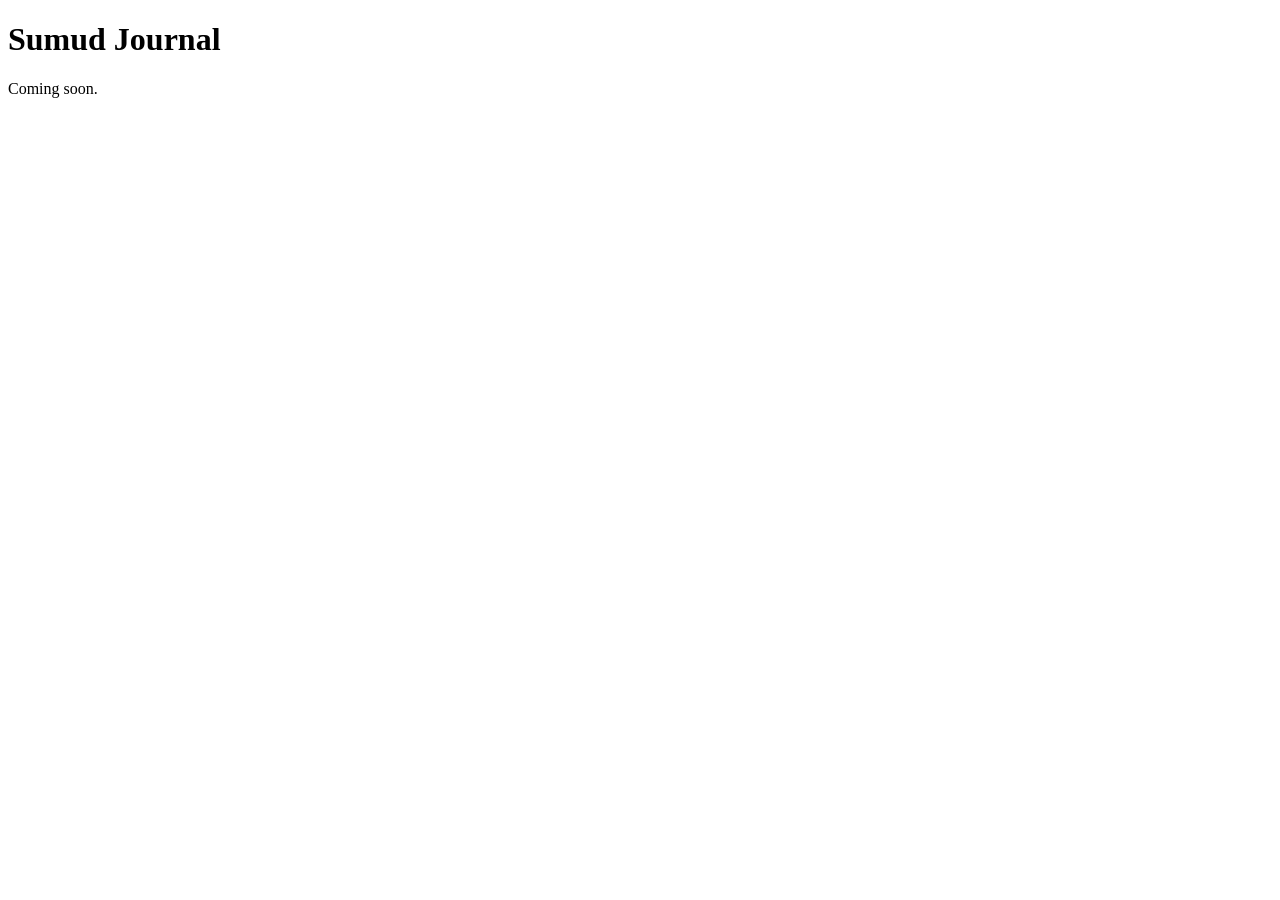
==== index.html @ 5245079a "Added temporary index.html, README and gitignore" ====
<!DOCTYPE html>
<html lang="de">
  <head>
    <meta charset="utf-8"/>
    <meta name="viewport" content="width=device-width, initial-scale=1.0" />
    <title>Sumud Journal</title>
  </head>
  <body>
    <h1>Sumud Journal</h1>
    <p>Coming soon.</p>
  </body>
</html>
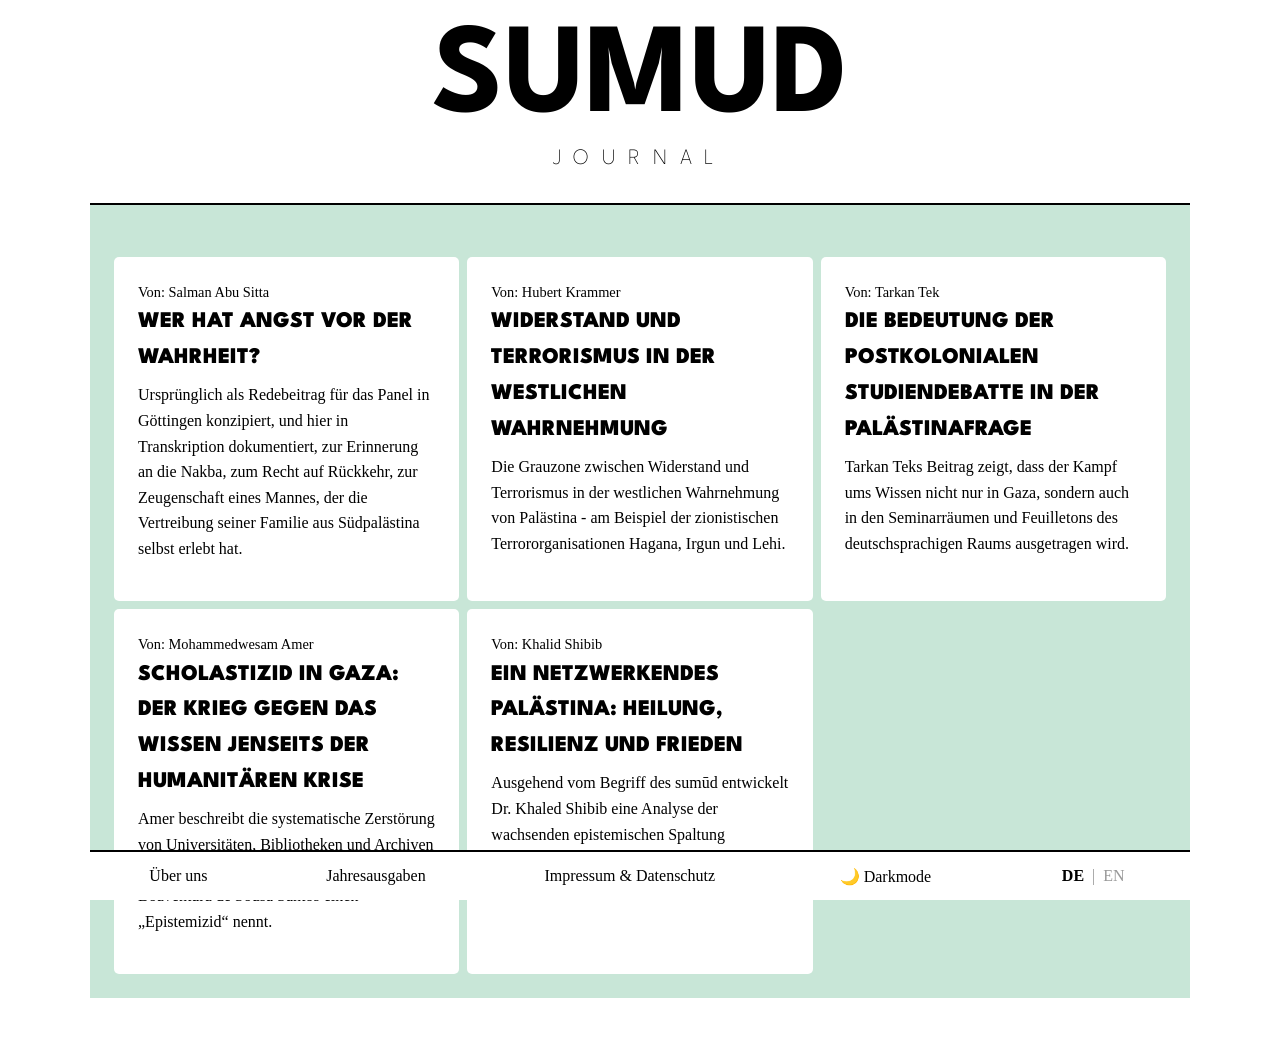
==== commit a3f95d6d: "Replace placeholder index and add website files, data and logic etc." ====
--- a/index.html
+++ b/index.html
@@ -1,12 +1,60 @@
 <!DOCTYPE html>
 <html lang="de">
-  <head>
-    <meta charset="utf-8"/>
-    <meta name="viewport" content="width=device-width, initial-scale=1.0" />
-    <title>Sumud Journal</title>
-  </head>
-  <body>
-    <h1>Sumud Journal</h1>
-    <p>Coming soon.</p>
-  </body>
+<head>
+  <meta charset="UTF-8">
+  <meta name="viewport" content="width=device-width, initial-scale=1.0">
+  <title>Sumud Journal</title>
+  <link rel="stylesheet" href="style.css">
+  <script>
+    // Darkmode sofort laden, bevor die Seite rendert
+    if (localStorage.getItem('darkmode') === 'enabled') {
+      document.documentElement.classList.add('darkmode');
+    }
+  </script>
+</head>
+<body>
+  <header>
+    <a href="index.html">
+    <h1>SUMUD</h1>
+    <p class="magazinesubtitle translate-text">
+      <span class="lang-de">Journal</span>
+      <span class="lang-en">Journal</span>
+    </p>
+    </a>
+  </header>
+
+  <main class="grid-container">
+    <!-- Artikel werden hier per JavaScript eingefügt -->
+  </main>
+
+<footer>
+  <nav>
+
+    <a href="uber-uns.html" class="translate-text">
+      <span class="lang-de">Über uns</span>
+      <span class="lang-en">About us</span>
+    </a>
+
+    <a href="jahresausgaben.html" class="translate-text">
+      <span class="lang-de">Jahresausgaben</span>
+      <span class="lang-en">Annual Editions</span>
+    </a>
+
+    <a href="impressum.html" class="translate-text">
+      <span class="lang-de">Impressum & Datenschutz</span>
+      <span class="lang-en">Legal Notice & Privacy Notice</span>
+    </a>
+
+    <button id="darkmode-toggle">🌙 Darkmode</button>
+    <button id="lang-toggle">
+      <span class="lang-text-de">DE</span>
+      <span class="lang-separator">|</span>
+      <span class="lang-text-en">EN</span>
+    </button>
+
+  </nav>
+</footer>
+
+  <script src="script.js"></script>
+</body>
 </html>
--- a/style.css
+++ b/style.css
@@ -0,0 +1,505 @@
+@import url('https://fonts.googleapis.com/css2?family=League+Spartan:wght@100..900&display=swap');
+
+/* Grundlayout */
+:root {
+  --positive-color: #000000;
+  --negative-space-color: white;
+  --third-color: rgb(200, 230, 215);
+  --sansserif: "League Spartan";
+}
+
+/* Standardmässig (oder wenn lang="de" aktiv ist) */
+html:not([lang="en"]) .lang-en {
+    display: none;
+}
+
+/* Wenn lang="en" im HTML-Tag aktiv ist */
+html[lang="en"] .lang-de {
+    display: none;
+}
+html[lang="en"] .lang-en {
+    display: inline; 
+}
+
+body {
+  font-family: 'Georgia', 'Times New Roman', Times, serif;
+  line-height: 1.6;
+  margin: 0 auto;
+  max-width: 1100px;
+  padding: 0;
+  color: var(--positive-color);
+  transition: background 0.5s, color 0.5s;
+  overflow-x: hidden;
+  box-sizing: border-box;
+}
+
+main {
+  margin-bottom: 40px;
+  padding-bottom: 20px;
+}
+
+h1, h2, h3 {
+  font-family: var(--sansserif);
+}
+
+.darkmode {
+  --positive-color: #f0f0f0;
+  --negative-space-color: #000000;
+}
+
+
+.darkmode {
+  background-color: black;
+}
+
+/* Header */
+header, .darkmode html header {
+  padding: 1vw;
+  text-align: center;
+  border-bottom: 2px solid var(--positive-color);
+  color: var(--positive-color);
+  background-color: var(--negative-space-color);
+  justify-content: center;
+}
+
+header a {
+  text-decoration: none;
+  color: inherit;
+}
+
+header.scrolled {
+  position: fixed;
+  top: 0;
+  left: 0;
+  right: 0;
+  z-index: 1000;
+  padding-bottom: 0px;
+}
+
+header h1 {
+  margin: 0;
+  padding-top: 1rem;
+  line-height: 0.8;
+  font-size: 10vw;
+  font-family: var(--sansserif);
+}
+
+header.scrolled h1 {
+  font-size: 2.5em;
+}
+
+.magazinesubtitle {
+  margin: 0 0 0.5rem;
+  font-size: 2.5vw;
+  font-family: var(--sansserif);
+  font-weight: 100;
+  font-variant-caps: all-small-caps;
+  letter-spacing: 1vw;
+}
+
+header.scrolled .magazinesubtitle {
+  /*display: none;*/
+  letter-spacing: 10px;
+  font-size: 15px;
+  padding-bottom: 0;
+}
+
+body.header-scrolled {
+  padding-top: 50px;
+}
+
+/* Grid-Container */
+.grid-container {
+  display: grid;
+  grid-template-columns: repeat(auto-fill, minmax(300px, 1fr));
+  gap: none;
+  padding: 20px;
+  padding-top: 3rem;
+  background-color: var(--third-color);
+}
+
+.darkmode .grid-container {
+  background: rgb(0,30,5);
+}
+
+/* Artikel-Karten */
+.article-card {
+  margin: 4px;
+  padding: 1rem 1rem 1rem 1rem;
+  overflow: hidden;
+  background-color: var(--negative-space-color);
+  border-radius: 5px;
+  text-align: left;
+}
+
+.darkmode .article-card {
+  background-color: rgb(30, 30, 30);
+}
+
+.article-card:hover {
+  background-color: rgb(0,50,20);
+    color: var(--third-color);
+} 
+
+.article-card a {
+  text-decoration: none;
+  color: inherit;
+}
+
+.article-card img {
+  width: 100%;
+  height: 200px;
+  object-fit: cover;
+  border-radius: 10px;
+}
+
+.article-card-content {
+  padding: 0.5rem;
+}
+
+.article-card h2 {
+  margin-top: -1rem;
+  margin-bottom: -0.6rem;
+  font-size: 1.4rem;
+  font-family: var(--sansserif);
+  font-weight: 900;
+  letter-spacing: 10%;
+  text-transform: uppercase;
+}
+
+.article-card .author {
+  font-size: 0.9rem;
+  margin-bottom: 1rem;
+  margin-top: 0;
+}
+
+.darkmode .article-card .author {
+  color: var(--positive-color);
+}
+
+/* Artikel Seite */
+
+#article-content {
+  display: block;
+  padding-left: 2%;
+  padding-right: 2%;
+  padding-bottom: 2%;
+  margin: auto;
+  margin-top: 6rem;
+  width: 100%;
+  max-width: 700px;
+  box-sizing: border-box;
+}
+
+
+#article-content h1 {
+  font-family: var(--sansserif);
+  font-size: calc(0.75rem + 3vw);
+  margin-top: 0;
+  margin-bottom: 2%;
+  text-align: center;
+  line-height: 1.15;
+  border-bottom: 20px double var(--third-color);
+}
+
+#article-content p.lead {
+  font-size: 1.5rem;
+  font-family: var(--sansserif);
+  font-weight: 300;
+  font-style: italic;
+  text-align: center;
+  padding-bottom: 0;
+  margin-bottom: -1rem;
+  letter-spacing: 3%;
+  /*border-bottom: solid 4px var(--third-color);*/
+}
+
+#article-content p {
+  font-size: 1.2rem;
+  margin-bottom: 0.2rem;
+  margin-top: 0;
+}
+
+#article-content p.author {
+  font-size: calc(0.75rem + 1vw);
+  font-family: var(--sansserif);
+  font-weight: 300;
+  font-variant-caps: small-caps;
+  letter-spacing: 50%;
+  text-align: center;
+  padding: 0;
+  padding-top: 1rem;
+  margin-top: 0;
+  margin-bottom: 0;
+  border-top: 20px double var(--third-color);
+}
+
+#article-content img {
+  width: 100%;
+  margin: 1.2rem 0;
+  border-radius: 10px;
+  border: none;
+}
+
+.initial {
+  font-size: 5rem;
+  line-height: 1;
+  float: left;
+  margin-right: 1rem;
+  margin-top: -0.5rem;
+  margin-bottom: -0.9rem;
+  }
+.subtitle {
+  font-weight: bold;
+  font-family: var(--sansserif);
+  text-transform: uppercase;
+  font-weight: 700;
+  letter-spacing: 25%;
+  font-size: 1.2em;
+  text-align: center;
+  margin-top: 1.5em;
+  margin-bottom: 0.5em;
+  border-top: solid 4px var(--third-color);
+  padding-top: 0.5em;
+ }
+ .subsubtitle {
+  font-weight: bold;
+  font-family: var(--serif);
+  font-size: 1.2rem;
+  text-align: center;
+ }
+ h4 {
+  text-align: center;
+  font-size: 1.2rem;
+  font-style: italic;
+ }
+.indented-paragraph {
+  text-indent: 1.3em;
+  margin-top: 0.5em;
+  margin-bottom: 0.5em;
+}
+.centered {
+  font-size: 0,9em;
+  text-align: center;
+  margin: 1.2em 0px;
+}
+.dashlist {
+  font-size: 1.2rem;
+  list-style-type: '–    ';
+}
+ol {
+  font-size: 1.2rem;
+}
+
+/*Autorenbeschreibung*/
+.author-description-box {
+  background-color: color-mix(in srgb, var(--third-color), var(--negative-space-color) 85%);
+  border-left: 0.5rem solid var(--third-color);
+  padding: 15px 20px;
+  margin: 25px 0;
+  font-size: 0.95rem;
+  line-height: 1.5;
+  color: var(--positive-color);
+  border-radius: 0 4px 4px 0;
+}
+.author-description-box strong {
+  display: block;
+  margin-bottom: 5px;
+  color: var(--positive-color);
+  font-size: 1rem;
+}
+
+.author-description-box p {
+  margin: 0;
+  font-style: italic;
+}
+
+/* --- LITERATURVERZEICHNIS --- */
+.bib-entry {
+  display: block !important;
+  font-size: 1rem !important;
+  line-height: 1.5 !important;
+  padding-left: 30px !important;
+  text-indent: -30px !important; /* Hängender Einzug */
+  margin-top: 0px !important;
+  margin-bottom: 0px !important;
+  text-align: left !important;
+}
+
+.bibliography a {
+  color: var(--positive-color);
+}
+
+/* --- ENDNOTEN --- */
+.endnote-entry {
+  display: block !important;
+  font-size: 0.8em !important;
+  line-height: 1.4 !important;
+  padding-left: 0px !important;
+  text-indent: 0 !important; /* KEIN Einzug */
+  margin-top: 0px !important;
+  margin-bottom: 0.5em !important;
+  color: #555555 !important;
+  text-align: left !important;
+}
+.fussnote {
+  list-style-type: none;
+  font-size: 0.9em;
+}
+.fussnote a {
+  color: var(--positive-color);
+}
+.backlink {
+  scroll-margin-top: 100px;
+  color: var(--positive-color);
+  text-decoration: none;
+}
+
+.endnotes ul {
+  margin: 0 4rem 0 4rem;
+}
+
+/* Footer */
+footer, .darkmode html footer {
+  position: fixed;
+  bottom: 0;
+  width: 100%;
+  max-width: 1100px;
+  margin: auto;
+  padding: 0.7rem 0 0.7rem 0;
+  text-align: center;
+  border-top: 2px solid var(--positive-color);
+  background-color: var(--negative-space-color);
+}
+
+footer nav {
+    display: flex;
+    justify-content: space-around; 
+    align-items: center;     
+    gap: auto;               
+    flex-wrap: wrap;      
+}
+
+footer nav a, 
+footer nav button {
+    margin: 0;               
+}
+
+footer nav a {
+  text-decoration: none;
+  color: inherit;
+}
+
+#darkmode-toggle {
+  position: relative;
+  font-family: inherit;
+  font-size: inherit;
+  color: inherit;
+}
+
+#lang-toggle {
+  position: relative;
+  font-family: inherit;
+  font-size: inherit;
+  color: inherit;
+}
+
+/* Grundstil für den Text und den Trennstrich im Button */
+#lang-toggle span {
+    transition: opacity 0.2s ease, font-weight 0.2s ease;
+    display: inline-block;
+}
+
+.lang-separator {
+    margin: 0 4px;
+    opacity: 0.4;
+}
+
+/* --- WENN LANG = DEUTSCH --- */
+html:not([lang="en"]) .lang-text-de {
+    opacity: 1;
+    font-weight: bold;
+}
+html:not([lang="en"]) .lang-text-en {
+    opacity: 0.4; /* Grayed out */
+    font-weight: normal;
+}
+
+/* --- WENN LANG = ENGLISCH --- */
+html[lang="en"] .lang-text-de {
+    opacity: 0.4; /* Grayed out */
+    font-weight: normal;
+}
+html[lang="en"] .lang-text-en {
+    opacity: 1;
+    font-weight: bold;
+}
+
+footer button {
+  /*position: fixed;
+  right: 2rem;
+  bottom: 0rem;*/
+  background: none;
+  border: none;
+  font-size: 1.2rem;
+  cursor: pointer;
+}
+
+ul {
+  list-style-type: circle;
+  display: table;
+  margin: 0 auto;
+}
+
+#jahresausgaben_liste a {
+  text-decoration: none;
+  color: inherit;
+  font-family: var(--sansserif);
+  font-size: 1.2rem;
+  font-weight: 200;
+}
+
+#jahresausgaben_liste li:hover {
+  text-decoration: underline;
+}
+
+#jahresausgaben_container {
+  text-align: center;
+  margin-bottom: 2vh;
+}
+
+@media (max-width: 480px) {
+  #article-content {
+    padding-left: 1.5rem;
+    padding-right: 1.5rem;
+  }
+
+  #article-content p, #article-content p.author, #article-content p.lead {
+  font-size: 1rem;
+  margin-bottom: 0.1rem;
+  margin-top: 0;
+  }
+
+  .subtitle {
+    font-size: 1.1rem;
+  }
+
+  header {
+    display: block;
+    position: fixed;
+    top: 0;
+    left: 0;
+    right: 0;
+    z-index: 1000;
+    width: 100%;
+  }
+
+  header.scrolled .magazinesubtitle {
+    display: block;
+    letter-spacing: 5px;
+  }
+
+  .grid-container {
+    margin-top: 5rem;
+  }
+}
